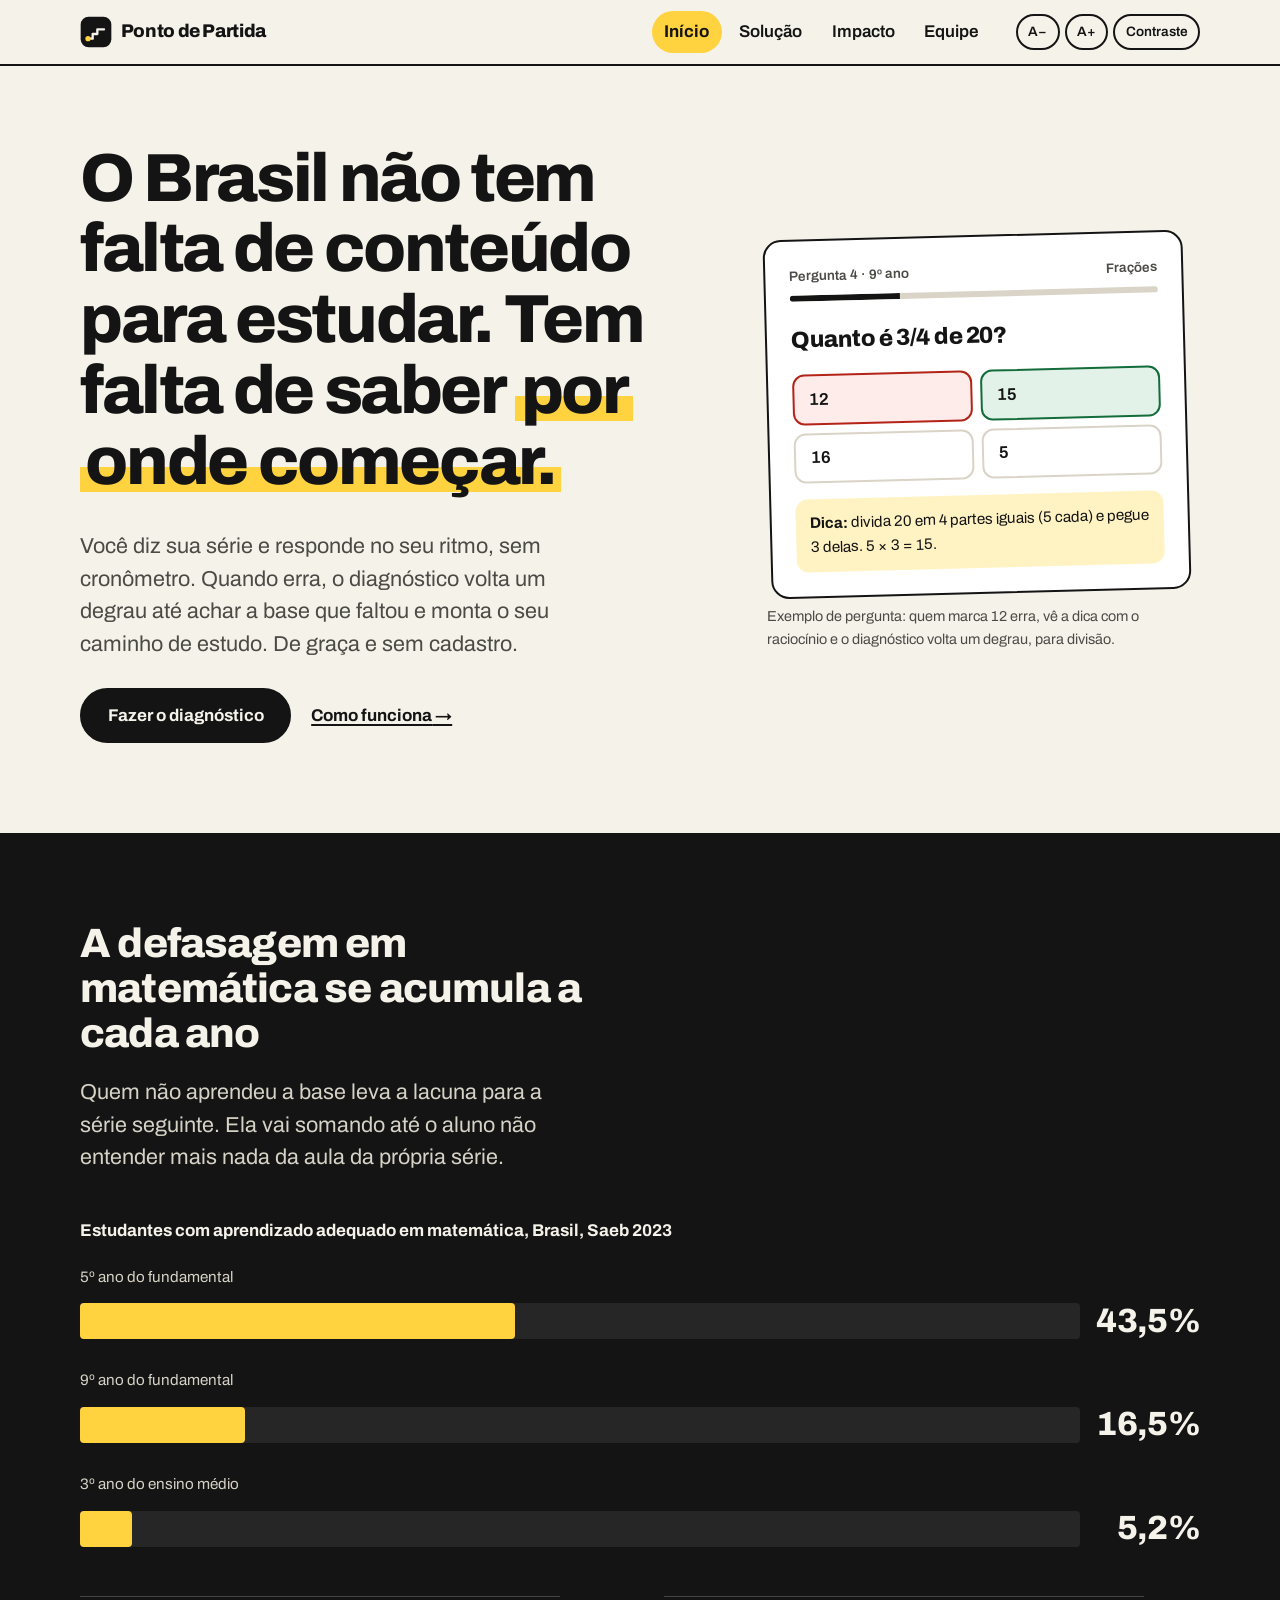
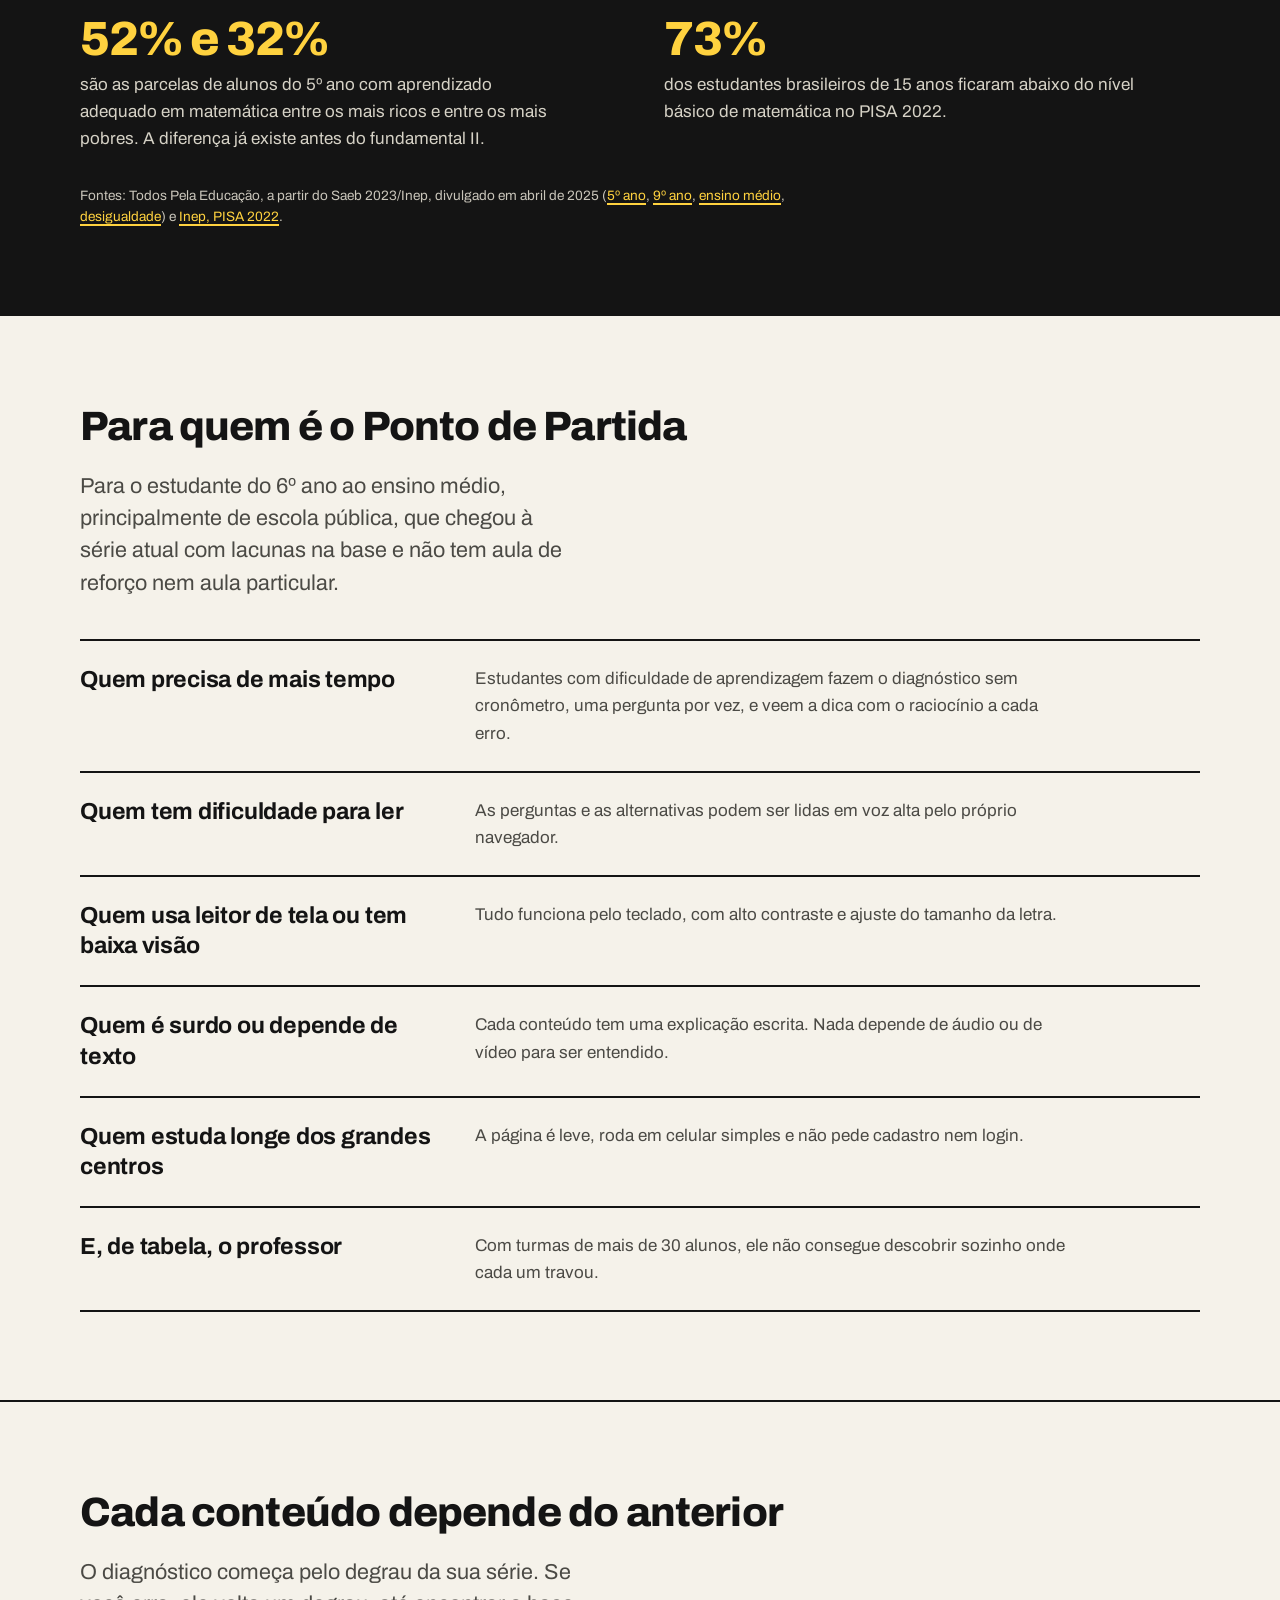
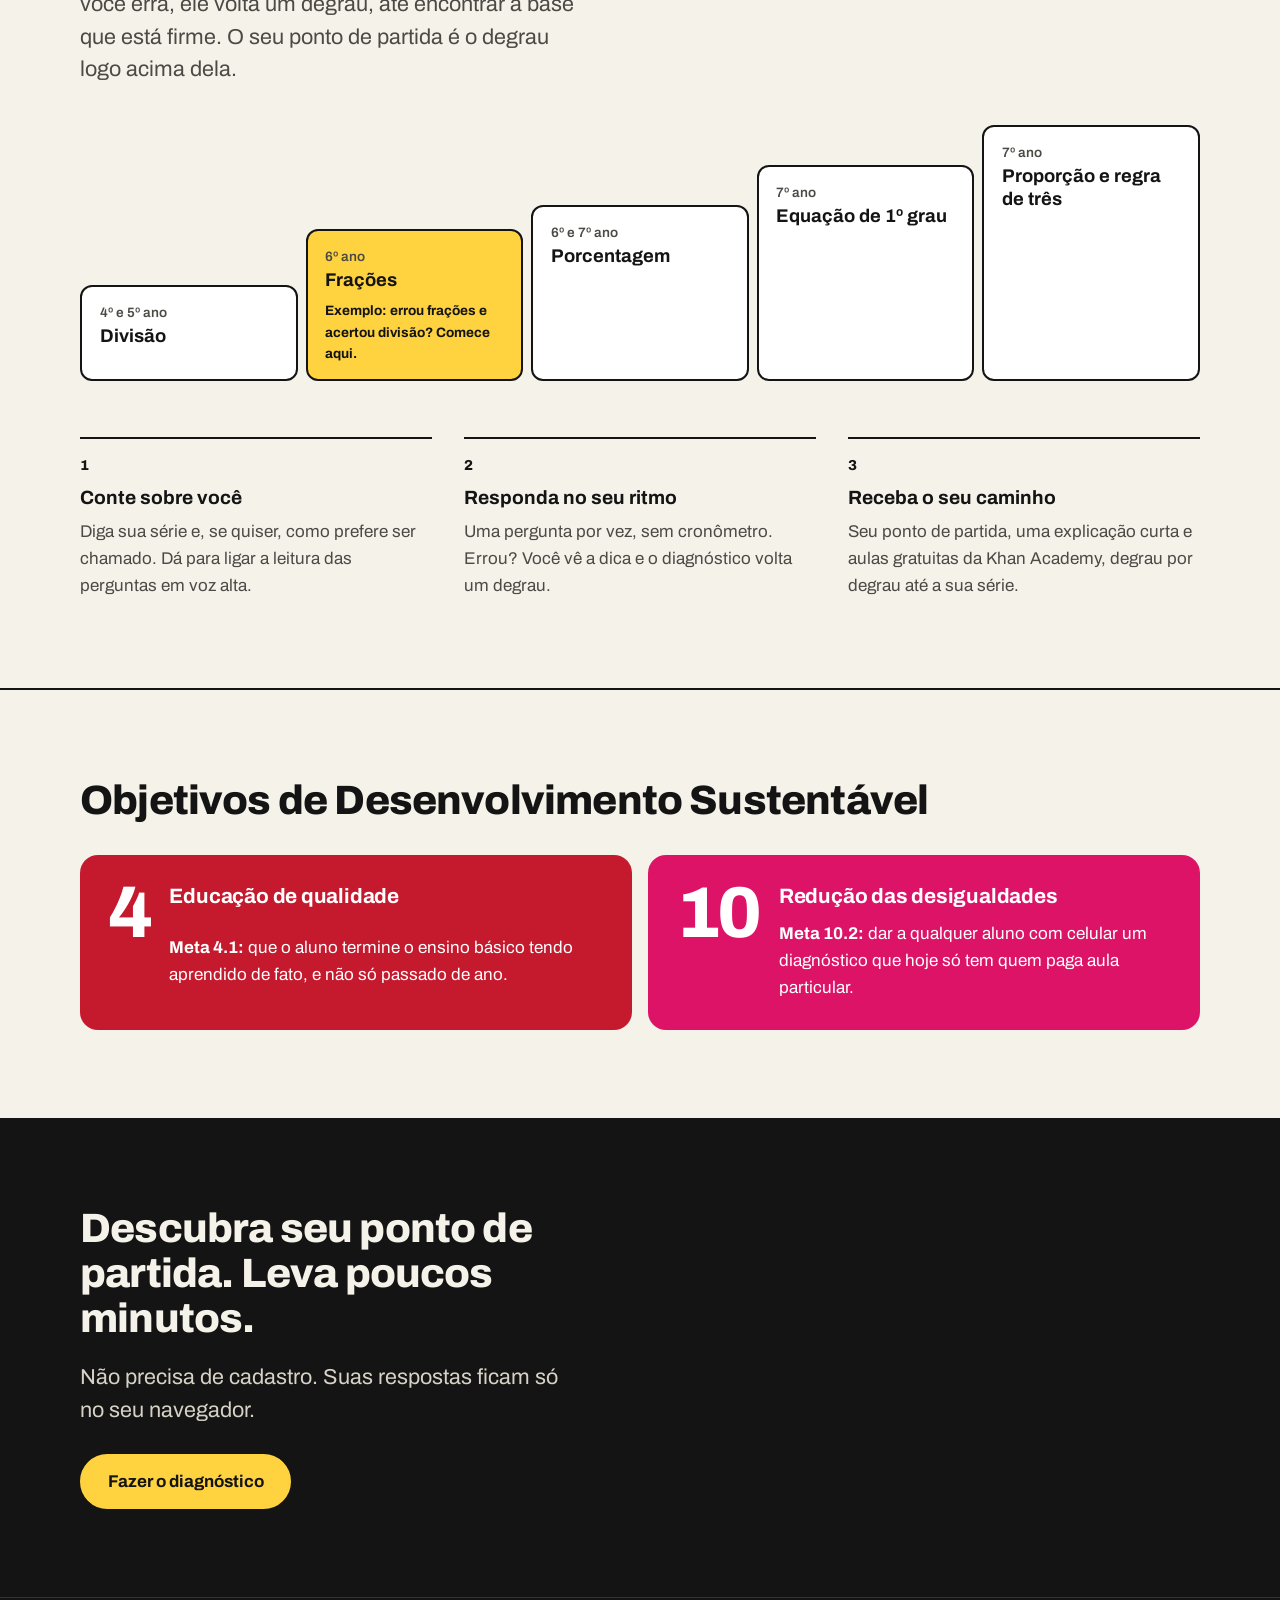
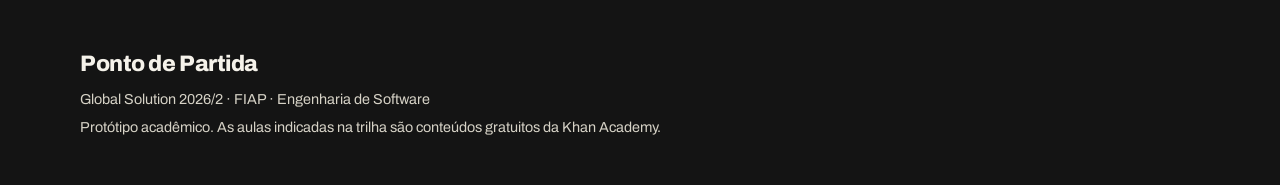
==== index.html @ 36b402d0 "Ponto de Partida: site da Global Solution 2026/2 Diagnóstico adaptativo de matemática (HTML, CSS e J" ====
<!DOCTYPE html>
<html lang="pt-BR">
<head>
  <meta charset="UTF-8">
  <meta name="viewport" content="width=device-width, initial-scale=1.0">
  <meta name="description" content="Ponto de Partida: diagnóstico gratuito que mostra por onde começar a estudar matemática.">
  <title>Ponto de Partida | Início</title>
  <link rel="icon" href="img/logo.svg" type="image/svg+xml">
  <link rel="preconnect" href="https://fonts.googleapis.com">
  <link rel="preconnect" href="https://fonts.gstatic.com" crossorigin>
  <link rel="stylesheet" href="https://fonts.googleapis.com/css2?family=Archivo:wght@400;500;600;700;800&display=swap">
  <link rel="stylesheet" href="css/style.css">
</head>
<body>
  <a class="pular" href="#conteudo">Pular para o conteúdo</a>

  <header class="topo">
    <div class="container topo__inner">
      <a class="logo" href="index.html">
        <img src="img/logo.svg" alt="" width="32" height="32">
        <span>Ponto de Partida</span>
      </a>
      <nav aria-label="Menu principal">
        <ul class="menu">
          <li><a href="index.html" aria-current="page">Início</a></li>
          <li><a href="solucao.html">Solução</a></li>
          <li><a href="impacto.html">Impacto</a></li>
          <li><a href="equipe.html">Equipe</a></li>
        </ul>
      </nav>
      <div class="acess" role="group" aria-label="Opções de acessibilidade">
        <button type="button" class="acess__btn" id="btn-fonte-menos" aria-label="Diminuir tamanho da fonte">A−</button>
        <button type="button" class="acess__btn" id="btn-fonte-mais" aria-label="Aumentar tamanho da fonte">A+</button>
        <button type="button" class="acess__btn" id="btn-contraste" aria-pressed="false" aria-label="Alto contraste">Contraste</button>
      </div>
    </div>
  </header>

  <main id="conteudo">
    <!-- HERO -->
    <section class="hero" aria-labelledby="titulo-hero">
      <div class="container hero__inner">
        <div>
          <h1 id="titulo-hero">O Brasil não tem falta de conteúdo para estudar. Tem falta de saber <mark>por onde começar.</mark></h1>
          <p class="lead">Você diz sua série e responde no seu ritmo, sem cronômetro. Quando erra, o diagnóstico volta um degrau até achar a base que faltou e monta o seu caminho de estudo. De graça e sem cadastro.</p>
          <div class="acoes">
            <a class="btn btn--primario" href="solucao.html">Fazer o diagnóstico</a>
            <a class="link-seta" href="#como-funciona">Como funciona</a>
          </div>
        </div>

        <!-- Uma questão de verdade do diagnóstico, no lugar de uma ilustração genérica -->
        <figure class="amostra">
          <div class="amostra__cartao" aria-hidden="true">
            <p class="amostra__topo"><span>Pergunta 4 · 9º ano</span><span>Frações</span></p>
            <div class="amostra__barra"><span></span></div>
            <p class="amostra__pergunta">Quanto é 3/4 de 20?</p>
            <ul class="amostra__opcoes">
              <li class="is-errada">12</li>
              <li class="is-certa">15</li>
              <li>16</li>
              <li>5</li>
            </ul>
            <p class="amostra__dica"><strong>Dica:</strong> divida 20 em 4 partes iguais (5 cada) e pegue 3 delas. 5 × 3 = 15.</p>
          </div>
          <figcaption>Exemplo de pergunta: quem marca 12 erra, vê a dica com o raciocínio e o diagnóstico volta um degrau, para divisão.</figcaption>
        </figure>
      </div>
    </section>

    <!-- O PROBLEMA EM DADOS -->
    <section class="faixa" aria-labelledby="titulo-dado">
      <div class="container">
        <h2 id="titulo-dado">A defasagem em matemática se acumula a cada ano</h2>
        <p class="lead">Quem não aprendeu a base leva a lacuna para a série seguinte. Ela vai somando até o aluno não entender mais nada da aula da própria série.</p>

        <figure class="queda">
          <figcaption class="queda__titulo">Estudantes com aprendizado adequado em matemática, Brasil, Saeb 2023</figcaption>
          <ul class="queda__barras">
            <li style="--valor: 43.5">
              <span class="queda__rotulo">5º ano do fundamental</span>
              <span class="queda__trilho"><span class="queda__barra"></span></span>
              <span class="queda__valor">43,5%</span>
            </li>
            <li style="--valor: 16.5">
              <span class="queda__rotulo">9º ano do fundamental</span>
              <span class="queda__trilho"><span class="queda__barra"></span></span>
              <span class="queda__valor">16,5%</span>
            </li>
            <li style="--valor: 5.2">
              <span class="queda__rotulo">3º ano do ensino médio</span>
              <span class="queda__trilho"><span class="queda__barra"></span></span>
              <span class="queda__valor">5,2%</span>
            </li>
          </ul>
        </figure>

        <div class="fatos">
          <p class="fato"><strong>52% e 32%</strong> são as parcelas de alunos do 5º ano com aprendizado adequado em matemática entre os mais ricos e entre os mais pobres. A diferença já existe antes do fundamental II.</p>
          <p class="fato"><strong>73%</strong> dos estudantes brasileiros de 15 anos ficaram abaixo do nível básico de matemática no PISA 2022.</p>
        </div>

        <!-- TODO: conferir os números no relatório original do Todos Pela Educação antes da entrega -->
        <p class="fonte">Fontes: Todos Pela Educação, a partir do Saeb 2023/Inep, divulgado em abril de 2025 (<a href="https://www.brasildefato.com.br/2025/04/28/aprendizagem-na-educacao-basica-ainda-nao-retomou-niveis-pre-pandemia/" target="_blank" rel="noopener">5º ano<span class="visualmente-oculto"> (abre em nova aba)</span></a>, <a href="https://www.jornalopcao.com.br/educacao/aprendizagem-na-educacao-basica-ainda-nao-retomou-niveis-pre-pandemia-701508/" target="_blank" rel="noopener">9º ano<span class="visualmente-oculto"> (abre em nova aba)</span></a>, <a href="https://mais.opovo.com.br/jornal/cidades/2025/04/29/54-dos-alunos-do-3-ano-do-ensino-medio-do-ceara-tem-aprendizado-abaixo-do-basico-em-matematica.html" target="_blank" rel="noopener">ensino médio<span class="visualmente-oculto"> (abre em nova aba)</span></a>, <a href="https://abcdoabc.com.br/estudo-revela-que-desigualdades-educacionais-aumentaram-no-brasil-apos-pandemia/" target="_blank" rel="noopener">desigualdade<span class="visualmente-oculto"> (abre em nova aba)</span></a>) e <a href="https://www.gov.br/inep/pt-br/areas-de-atuacao/avaliacao-e-exames-educacionais/pisa" target="_blank" rel="noopener">Inep, PISA 2022<span class="visualmente-oculto"> (abre em nova aba)</span></a>.</p>
      </div>
    </section>

    <!-- CIDADÃOS BENEFICIADOS -->
    <section class="secao" aria-labelledby="titulo-quem">
      <div class="container">
        <h2 id="titulo-quem">Para quem é o Ponto de Partida</h2>
        <p class="lead">Para o estudante do 6º ano ao ensino médio, principalmente de escola pública, que chegou à série atual com lacunas na base e não tem aula de reforço nem aula particular.</p>

        <div class="linhas">
          <article class="linha">
            <h3>Quem precisa de mais tempo</h3>
            <p>Estudantes com dificuldade de aprendizagem fazem o diagnóstico sem cronômetro, uma pergunta por vez, e veem a dica com o raciocínio a cada erro.</p>
          </article>
          <article class="linha">
            <h3>Quem tem dificuldade para ler</h3>
            <p>As perguntas e as alternativas podem ser lidas em voz alta pelo próprio navegador.</p>
          </article>
          <article class="linha">
            <h3>Quem usa leitor de tela ou tem baixa visão</h3>
            <p>Tudo funciona pelo teclado, com alto contraste e ajuste do tamanho da letra.</p>
          </article>
          <article class="linha">
            <h3>Quem é surdo ou depende de texto</h3>
            <p>Cada conteúdo tem uma explicação escrita. Nada depende de áudio ou de vídeo para ser entendido.</p>
          </article>
          <article class="linha">
            <h3>Quem estuda longe dos grandes centros</h3>
            <p>A página é leve, roda em celular simples e não pede cadastro nem login.</p>
          </article>
          <article class="linha">
            <h3>E, de tabela, o professor</h3>
            <p>Com turmas de mais de 30 alunos, ele não consegue descobrir sozinho onde cada um travou.</p>
          </article>
        </div>
      </div>
    </section>

    <!-- COMO FUNCIONA -->
    <section class="secao secao--borda" id="como-funciona" aria-labelledby="titulo-como">
      <div class="container">
        <h2 id="titulo-como">Cada conteúdo depende do anterior</h2>
        <p class="lead">O diagnóstico começa pelo degrau da sua série. Se você erra, ele volta um degrau, até encontrar a base que está firme. O seu ponto de partida é o degrau logo acima dela.</p>

        <ol class="escada" aria-label="Os cinco conteúdos do diagnóstico, do mais básico ao mais avançado">
          <li><span class="escada__serie">4º e 5º ano</span><strong>Divisão</strong></li>
          <li class="escada__partida"><span class="escada__serie">6º ano</span><strong>Frações</strong><span class="escada__tag">Exemplo: errou frações e acertou divisão? Comece aqui.</span></li>
          <li><span class="escada__serie">6º e 7º ano</span><strong>Porcentagem</strong></li>
          <li><span class="escada__serie">7º ano</span><strong>Equação de 1º grau</strong></li>
          <li><span class="escada__serie">7º ano</span><strong>Proporção e regra de três</strong></li>
        </ol>

        <ol class="passos">
          <li><strong>Conte sobre você</strong>Diga sua série e, se quiser, como prefere ser chamado. Dá para ligar a leitura das perguntas em voz alta.</li>
          <li><strong>Responda no seu ritmo</strong>Uma pergunta por vez, sem cronômetro. Errou? Você vê a dica e o diagnóstico volta um degrau.</li>
          <li><strong>Receba o seu caminho</strong>Seu ponto de partida, uma explicação curta e aulas gratuitas da Khan Academy, degrau por degrau até a sua série.</li>
        </ol>
      </div>
    </section>

    <!-- ODS -->
    <section class="secao secao--borda" aria-labelledby="titulo-ods">
      <div class="container">
        <h2 id="titulo-ods">Objetivos de Desenvolvimento Sustentável</h2>
        <div class="ods-grade">
          <article class="ods ods--4">
            <p class="ods__numero" aria-hidden="true">4</p>
            <h3>Educação de qualidade</h3>
            <p><strong>Meta 4.1:</strong> que o aluno termine o ensino básico tendo aprendido de fato, e não só passado de ano.</p>
          </article>
          <article class="ods ods--10">
            <p class="ods__numero" aria-hidden="true">10</p>
            <h3>Redução das desigualdades</h3>
            <p><strong>Meta 10.2:</strong> dar a qualquer aluno com celular um diagnóstico que hoje só tem quem paga aula particular.</p>
          </article>
        </div>
      </div>
    </section>

    <!-- CHAMADA -->
    <section class="faixa" aria-labelledby="titulo-chamada">
      <div class="container chamada">
        <h2 id="titulo-chamada">Descubra seu ponto de partida. Leva poucos minutos.</h2>
        <p class="lead">Não precisa de cadastro. Suas respostas ficam só no seu navegador.</p>
        <div class="acoes">
          <a class="btn btn--primario" href="solucao.html">Fazer o diagnóstico</a>
        </div>
      </div>
    </section>
  </main>

  <footer class="rodape">
    <div class="container">
      <p class="rodape__marca">Ponto de Partida</p>
      <p>Global Solution 2026/2 · FIAP · Engenharia de Software</p>
      <p>Protótipo acadêmico. As aulas indicadas na trilha são conteúdos gratuitos da Khan Academy.</p>
    </div>
  </footer>

  <script src="js/acessibilidade.js"></script>
</body>
</html>
---- css/style.css ----
/* =========================================================
   PONTO DE PARTIDA · style.css
   Identidade: caderno (papel + tinta) e marca-texto amarelo.
   Índice:
   1. Variáveis  2. Base  3. Layout  4. Cabeçalho e menu
   5. Componentes  6. Página Início  7. Página Solução
   8. Página Impacto  9. Página Equipe  10. Rodapé
   11. Alto contraste  12. Responsividade
   ========================================================= */

/* ===== 1. VARIÁVEIS ===== */
:root {
  --papel: #f5f2ea;
  --superficie: #ffffff;
  --tinta: #141414;
  --tinta-hover: #2e2e2e;
  --tinta-suave: #4b4a45;
  --linha: #d9d4c7;
  --linha-forte: #8a857a;
  --marca: #ffd23f;
  --marca-claro: #fff3c4;
  --marca-forte: #e0a800;
  --sucesso: #136c3a;
  --sucesso-fundo: #e3f2e8;
  --erro: #b42318;
  --erro-fundo: #fdecea;
  --foco: #2346d6;

  --fonte: "Archivo", "Segoe UI", Roboto, Arial, sans-serif;
  --raio: 12px;
  --raio-g: 18px;
}

/* Tamanhos de fonte controlados pelos botões A− / A+ */
html.fonte-p  { font-size: 87.5%; }
html.fonte-m  { font-size: 100%; }
html.fonte-g  { font-size: 112.5%; }
html.fonte-gg { font-size: 125%; }

/* ===== 2. BASE ===== */
*,
*::before,
*::after {
  box-sizing: border-box;
}

body {
  margin: 0;
  font-family: var(--fonte);
  font-size: 1.0625rem;
  line-height: 1.6;
  color: var(--tinta);
  background: var(--papel);
}

img {
  max-width: 100%;
  height: auto;
}

h1, h2, h3 {
  margin: 0 0 0.5em;
  font-weight: 800;
  letter-spacing: -0.02em;
}

h1 {
  font-size: clamp(2.25rem, 1.3rem + 3.8vw, 4.25rem);
  line-height: 1.04;
  letter-spacing: -0.035em;
}

h2 {
  font-size: clamp(1.65rem, 1.2rem + 1.7vw, 2.6rem);
  line-height: 1.1;
}

h3 {
  font-size: 1.2rem;
  line-height: 1.3;
  font-weight: 700;
  letter-spacing: -0.01em;
}

p { margin: 0 0 1em; }

a {
  color: var(--tinta);
  text-decoration-thickness: 2px;
  text-underline-offset: 0.2em;
}

a:hover { text-decoration-color: var(--marca-forte); }

/* Grifo de marca-texto */
mark {
  color: inherit;
  background: linear-gradient(transparent 58%, var(--marca) 58%, var(--marca) 92%, transparent 92%);
  padding: 0 0.08em;
  -webkit-box-decoration-break: clone;
  box-decoration-break: clone;
}

/* O atributo hidden sempre vence o CSS */
[hidden] { display: none !important; }

/* Foco bem visível para quem navega pelo teclado */
:focus-visible {
  outline: 3px solid var(--foco);
  outline-offset: 3px;
}

/* Títulos que recebem foco pelo JavaScript (tabindex="-1") não precisam de contorno */
[tabindex="-1"]:focus { outline: none; }

/* Texto lido só por leitores de tela */
.visualmente-oculto {
  position: absolute;
  width: 1px;
  height: 1px;
  overflow: hidden;
  clip: rect(0 0 0 0);
  white-space: nowrap;
}

/* Link "Pular para o conteúdo" aparece ao receber foco */
.pular {
  position: absolute;
  left: 1rem;
  top: -100px;
  padding: 0.6rem 1rem;
  background: var(--tinta);
  color: var(--papel);
  border-radius: 999px;
  font-weight: 700;
  z-index: 10;
}

.pular:focus { top: 1rem; }

/* ===== 3. LAYOUT ===== */
.container {
  width: 100%;
  max-width: 1160px;
  margin: 0 auto;
  padding: 0 1.25rem;
}

.container--estreito { max-width: 760px; }

.secao { padding: clamp(3rem, 7vw, 5.5rem) 0; }

.secao--borda { border-top: 2px solid var(--tinta); }

/* Faixa escura: usada para o dado principal e as chamadas */
.faixa {
  --foco: var(--marca);
  background: var(--tinta);
  color: var(--papel);
  padding: clamp(3rem, 7vw, 5.5rem) 0;
}

.faixa a { color: var(--marca); }

.grade {
  display: grid;
  grid-template-columns: 1fr;
  gap: 1.5rem;
  padding: 0;
  margin: 0;
  list-style: none;
}

.grade--compacta { gap: 0 1rem; }

/* ===== 4. CABEÇALHO E MENU ===== */
.topo {
  background: var(--papel);
  border-bottom: 2px solid var(--tinta);
  position: sticky;
  top: 0;
  z-index: 5;
}

.topo__inner {
  display: flex;
  flex-wrap: wrap;
  align-items: center;
  gap: 0.75rem 1.5rem;
  padding-top: 0.7rem;
  padding-bottom: 0.7rem;
}

.logo {
  display: flex;
  align-items: center;
  gap: 0.55rem;
  margin-right: auto;
  font-weight: 800;
  font-size: 1.15rem;
  letter-spacing: -0.02em;
  color: var(--tinta);
  text-decoration: none;
}

.menu {
  display: flex;
  flex-wrap: wrap;
  gap: 0.25rem;
  margin: 0;
  padding: 0;
  list-style: none;
}

.menu a {
  display: block;
  padding: 0.45rem 0.8rem;
  border-radius: 999px;
  color: var(--tinta);
  font-weight: 600;
  text-decoration: none;
}

.menu a:hover { background: var(--marca-claro); }

.menu a[aria-current="page"] {
  background: var(--marca);
  font-weight: 700;
}

.acess {
  display: flex;
  gap: 0.3rem;
}

.acess__btn {
  font: inherit;
  font-size: 0.85rem;
  font-weight: 600;
  padding: 0.35rem 0.65rem;
  border: 2px solid var(--tinta);
  border-radius: 999px;
  background: transparent;
  color: var(--tinta);
  cursor: pointer;
}

.acess__btn:hover { background: var(--marca-claro); }

.acess__btn[aria-disabled="true"] {
  opacity: 0.4;
  cursor: not-allowed;
}

.acess__btn[aria-pressed="true"] {
  background: var(--tinta);
  color: var(--papel);
}

/* ===== 5. COMPONENTES ===== */
.btn {
  display: inline-flex;
  align-items: center;
  justify-content: center;
  min-height: 3rem;
  font: inherit;
  font-weight: 700;
  padding: 0.75rem 1.6rem;
  border: 2px solid var(--tinta);
  border-radius: 999px;
  background: transparent;
  color: var(--tinta);
  text-decoration: none;
  cursor: pointer;
  transition: background-color 0.15s, color 0.15s, border-color 0.15s;
}

.btn:hover {
  background: var(--tinta);
  color: var(--papel);
}

.btn--primario {
  background: var(--tinta);
  color: var(--papel);
}

.btn--primario:hover {
  background: var(--tinta-hover);
  border-color: var(--tinta-hover);
}

/* Na faixa escura o botão principal vira marca-texto */
.faixa .btn--primario {
  background: var(--marca);
  border-color: var(--marca);
  color: var(--tinta);
}

.faixa .btn--primario:hover {
  background: var(--papel);
  border-color: var(--papel);
}

.acoes {
  display: flex;
  flex-wrap: wrap;
  align-items: center;
  gap: 0.75rem 1.25rem;
  margin-top: 1.75rem;
}

.link-seta {
  font-weight: 700;
  color: var(--tinta);
}

.link-seta::after { content: " →"; }

.painel {
  background: var(--superficie);
  border: 2px solid var(--tinta);
  border-radius: var(--raio-g);
  padding: clamp(1.25rem, 4vw, 2.25rem);
}

.lead {
  font-size: clamp(1.15rem, 1rem + 0.5vw, 1.35rem);
  line-height: 1.5;
  color: var(--tinta-suave);
  max-width: 42ch;
}

.faixa .lead { color: #d6d2c6; }

.nota {
  font-size: 0.9rem;
  color: var(--tinta-suave);
}

.aviso {
  background: var(--marca-claro);
  border-left: 4px solid var(--marca-forte);
  padding: 0.8rem 1rem;
  border-radius: 6px;
}

.lista {
  list-style: none;
  padding: 0;
  margin: 0;
}

.lista li {
  padding: 0.85rem 0;
  border-bottom: 1px solid var(--linha);
}

.lista li:first-child { border-top: 1px solid var(--linha); }

/* Linhas: título à esquerda, texto à direita (substitui grade de cartões) */
.linhas { margin-top: 2.5rem; }

.linha {
  display: grid;
  gap: 0.25rem 2rem;
  padding: 1.5rem 0;
  border-top: 2px solid var(--tinta);
}

.linha:last-child { border-bottom: 2px solid var(--tinta); }

.linha h2,
.linha h3 {
  font-size: 1.45rem;
  margin: 0;
}

.linha p {
  margin: 0;
  max-width: 60ch;
  color: var(--tinta-suave);
}

/* ODS com as cores oficiais da ONU */
.ods-grade {
  display: grid;
  gap: 1rem;
  margin-top: 2rem;
}

.ods {
  display: grid;
  grid-template-columns: auto 1fr;
  gap: 0.25rem 1.25rem;
  align-items: start;
  padding: 1.75rem;
  border-radius: var(--raio-g);
  color: #ffffff;
}

.ods--4 { background: #c5192d; }
.ods--10 { background: #dd1367; }

.ods__numero {
  grid-row: span 2;
  margin: 0;
  font-size: 4.5rem;
  font-weight: 800;
  line-height: 0.85;
  letter-spacing: -0.05em;
}

.ods h2,
.ods h3 {
  font-size: 1.3rem;
  margin: 0 0 0.4rem;
}

.ods p { margin: 0; }

/* Chamada final */
.chamada h2 { max-width: 18ch; }

/* ===== 6. PÁGINA INÍCIO ===== */
.hero { padding: clamp(2.5rem, 6vw, 5rem) 0 clamp(3rem, 7vw, 6rem); }

.hero__inner {
  display: grid;
  grid-template-columns: 1fr;
  gap: 3rem;
  align-items: center;
}

.hero h1 { max-width: 16ch; }

/* Amostra de questão real no lugar de ilustração genérica */
.amostra { margin: 0; }

.amostra__cartao {
  background: var(--superficie);
  border: 2px solid var(--tinta);
  border-radius: var(--raio-g);
  padding: 1.5rem;
  max-width: 420px;
  margin: 0 auto;
}

.amostra__topo {
  display: flex;
  justify-content: space-between;
  gap: 1rem;
  font-size: 0.85rem;
  font-weight: 600;
  color: var(--tinta-suave);
  margin-bottom: 0.5rem;
}

.amostra__barra {
  height: 0.4rem;
  border-radius: 999px;
  background: var(--linha);
  margin-bottom: 1.25rem;
  overflow: hidden;
}

.amostra__barra span {
  display: block;
  width: 30%;
  height: 100%;
  background: var(--tinta);
}

.amostra__pergunta {
  font-size: 1.45rem;
  font-weight: 800;
  letter-spacing: -0.02em;
  margin-bottom: 1rem;
}

.amostra__opcoes {
  list-style: none;
  padding: 0;
  margin: 0 0 1rem;
  display: grid;
  grid-template-columns: 1fr 1fr;
  gap: 0.5rem;
}

.amostra__opcoes li {
  padding: 0.6rem 0.9rem;
  border: 2px solid var(--linha);
  border-radius: var(--raio);
  font-weight: 600;
}

.amostra__opcoes .is-errada {
  border-color: var(--erro);
  background: var(--erro-fundo);
}

.amostra__opcoes .is-certa {
  border-color: var(--sucesso);
  background: var(--sucesso-fundo);
}

.amostra__dica {
  margin: 0;
  padding: 0.75rem 0.9rem;
  border-radius: var(--raio);
  background: var(--marca-claro);
  font-size: 0.95rem;
}

.amostra figcaption {
  max-width: 420px;
  margin: 0.75rem auto 0;
  font-size: 0.9rem;
  color: var(--tinta-suave);
}

/* Gráfico da queda do aprendizado (barras na escala real de 0 a 100%) */
.faixa h2 { max-width: 20ch; }

.queda { margin: 2.75rem 0 2.5rem; }

.queda__titulo {
  font-weight: 700;
  margin-bottom: 1.25rem;
}

.queda__barras {
  list-style: none;
  padding: 0;
  margin: 0;
  display: grid;
  gap: 1.25rem;
}

.queda__barras li {
  display: grid;
  grid-template-columns: 1fr 6.5rem;
  gap: 0.35rem 1rem;
  align-items: center;
}

.queda__rotulo {
  grid-column: 1 / -1;
  font-size: 0.95rem;
  color: #d6d2c6;
}

.queda__trilho {
  height: 2.25rem;
  background: rgba(255, 255, 255, 0.08);
  border-radius: 4px;
  overflow: hidden;
}

.queda__barra {
  display: block;
  height: 100%;
  width: calc(var(--valor) * 1%);
  min-width: 4px;
  background: var(--marca);
  border-radius: 0 4px 4px 0;
}

.queda__valor {
  font-size: clamp(1.4rem, 1.1rem + 1.3vw, 2.1rem);
  font-weight: 800;
  letter-spacing: -0.02em;
  text-align: right;
}

.fatos {
  display: grid;
  gap: 1.5rem 3rem;
  margin-bottom: 2rem;
}

.fato {
  margin: 0;
  padding-top: 1rem;
  border-top: 1px solid #444;
  color: #d6d2c6;
  max-width: 48ch;
}

.fato strong {
  display: block;
  font-size: clamp(2rem, 1.5rem + 2vw, 3rem);
  font-weight: 800;
  letter-spacing: -0.03em;
  line-height: 1.1;
  color: var(--marca);
  margin-bottom: 0.35rem;
}

.fonte {
  font-size: 0.85rem;
  margin: 0;
  color: #c9c5ba;
  max-width: 90ch;
}

/* Escada de conteúdos */
.escada {
  list-style: none;
  padding: 0;
  margin: 2.5rem 0 3.5rem;
  display: grid;
  gap: 0.5rem;
}

.escada li {
  display: flex;
  flex-direction: column;
  gap: 0.1rem;
  padding: 0.9rem 1.1rem;
  background: var(--superficie);
  border: 2px solid var(--tinta);
  border-radius: var(--raio);
}

.escada li:nth-child(2) { margin-left: 0.75rem; }
.escada li:nth-child(3) { margin-left: 1.5rem; }
.escada li:nth-child(4) { margin-left: 2.25rem; }
.escada li:nth-child(5) { margin-left: 3rem; }

.escada strong { font-size: 1.15rem; line-height: 1.25; }

.escada__serie {
  font-size: 0.85rem;
  font-weight: 600;
  color: var(--tinta-suave);
}

.escada .escada__partida { background: var(--marca); }

.escada__tag {
  margin-top: 0.4rem;
  font-size: 0.85rem;
  font-weight: 700;
}

/* Passos sem círculos: só número, linha e texto */
.passos {
  list-style: none;
  padding: 0;
  margin: 0;
  display: grid;
  gap: 1.75rem;
  counter-reset: passo;
}

.passos li {
  counter-increment: passo;
  border-top: 2px solid var(--tinta);
  padding-top: 0.9rem;
  color: var(--tinta-suave);
}

.passos li::before {
  content: counter(passo);
  display: block;
  font-size: 0.9rem;
  font-weight: 800;
  color: var(--tinta);
  margin-bottom: 0.4rem;
}

.passos strong {
  display: block;
  font-size: 1.2rem;
  color: var(--tinta);
  margin-bottom: 0.25rem;
}

/* ===== 7. PÁGINA SOLUÇÃO (DIAGNÓSTICO) ===== */
.habilidades {
  list-style: none;
  counter-reset: hab;
  padding: 0;
  margin: 0 0 1.75rem;
}

.habilidades li {
  counter-increment: hab;
  display: flex;
  flex-wrap: wrap;
  align-items: baseline;
  gap: 0.25rem 0.75rem;
  padding: 0.65rem 0;
  border-bottom: 1px solid var(--linha);
}

.habilidades li::before {
  content: counter(hab);
  font-weight: 800;
  min-width: 1.25rem;
}

.habilidades span { color: var(--tinta-suave); font-size: 0.9rem; }

.progresso { margin-bottom: 1.5rem; }

.progresso p {
  margin-bottom: 0.4rem;
  font-size: 0.9rem;
  font-weight: 700;
}

progress {
  -webkit-appearance: none;
  appearance: none;
  width: 100%;
  height: 0.5rem;
  border: none;
  border-radius: 999px;
  background: var(--linha);
  overflow: hidden;
}

progress::-webkit-progress-bar { background: var(--linha); border-radius: 999px; }
progress::-webkit-progress-value { background: var(--tinta); border-radius: 999px; }
progress::-moz-progress-bar { background: var(--tinta); border-radius: 999px; }

fieldset {
  border: none;
  margin: 0;
  padding: 0;
  min-width: 0;
}

legend {
  font-size: clamp(1.35rem, 1.1rem + 1vw, 1.75rem);
  font-weight: 800;
  letter-spacing: -0.02em;
  line-height: 1.25;
  margin-bottom: 0.6rem;
  padding: 0;
}

.etiqueta {
  display: inline-block;
  font-size: 0.85rem;
  font-weight: 600;
  background: var(--papel);
  border: 1px solid var(--linha);
  padding: 0.15rem 0.75rem;
  border-radius: 999px;
  margin-bottom: 1.25rem;
}

.opcoes {
  display: grid;
  gap: 0.6rem;
}

.opcao {
  display: flex;
  align-items: center;
  gap: 0.75rem;
  min-height: 3.25rem;
  padding: 0.75rem 1rem;
  border: 2px solid var(--linha-forte);
  border-radius: var(--raio);
  font-weight: 600;
  cursor: pointer;
}

.opcao:hover { border-color: var(--tinta); }

.opcao:has(input:checked) {
  border-color: var(--tinta);
  background: var(--marca-claro);
}

.opcao input {
  width: 1.2rem;
  height: 1.2rem;
  margin: 0;
  accent-color: var(--tinta);
}

.opcao--certa,
.opcao--certa:has(input:checked) {
  border-color: var(--sucesso);
  background: var(--sucesso-fundo);
}

.opcao--errada,
.opcao--errada:has(input:checked) {
  border-color: var(--erro);
  background: var(--erro-fundo);
}

.feedback {
  margin: 1rem 0 0;
  min-height: 1.5rem;
}

.feedback--certo,
.feedback--erro {
  padding: 0.85rem 1rem;
  border-radius: var(--raio);
  font-weight: 500;
}

.feedback--certo {
  background: var(--sucesso-fundo);
  color: var(--sucesso);
}

.feedback--erro {
  background: var(--erro-fundo);
  color: var(--erro);
}

.resumo {
  list-style: none;
  padding: 0;
  margin: 0 0 2rem;
}

.resumo li {
  display: flex;
  flex-wrap: wrap;
  justify-content: space-between;
  gap: 0.25rem 1rem;
  padding: 0.7rem 0.9rem;
  border-bottom: 1px solid var(--linha);
}

.resumo__status--neutro { color: var(--tinta-suave); font-weight: 500; }

.resumo__status { font-weight: 700; }
.resumo__status--ok { color: var(--sucesso); }
.resumo__status--reforco { color: var(--erro); }

.resumo li.resumo__item--partida {
  background: var(--marca);
  border-radius: 8px;
  border-bottom-color: transparent;
  font-weight: 700;
}

.resumo li.resumo__item--partida .resumo__status { color: var(--tinta); }

.trilha {
  border-top: 2px solid var(--tinta);
  padding-top: 1.5rem;
}

.explicacao {
  background: var(--papel);
  padding: 1rem 1.1rem;
  border-radius: var(--raio);
}

.links-trilha {
  list-style: none;
  padding: 0;
  margin: 0;
}

.links-trilha li {
  padding: 0.7rem 0;
  border-bottom: 1px solid var(--linha);
  font-weight: 600;
}

.links-trilha a::after,
.caminho a::after { content: " ↗"; }

/* "O que cai no diagnóstico" recolhido na tela inicial */
.detalhes {
  margin: 0.5rem 0 1.75rem;
  border-top: 1px solid var(--linha);
  border-bottom: 1px solid var(--linha);
}

.detalhes summary {
  padding: 0.8rem 0;
  font-weight: 700;
  cursor: pointer;
}

.detalhes .habilidades { margin-bottom: 0.75rem; }

/* Mapa da escada durante as perguntas */
.mapa {
  list-style: none;
  padding: 0;
  margin: 0;
  display: grid;
  grid-template-columns: repeat(5, 1fr);
  gap: 4px;
}

.mapa__item {
  padding: 0.35rem 0 0;
  border-top: 6px solid var(--linha);
  font-size: 0.85rem;
  font-weight: 600;
  text-align: center;
  color: var(--tinta-suave);
}

.mapa__item--firme { border-top-color: var(--sucesso); }
.mapa__item--reforcar { border-top-color: var(--erro); }

.mapa__item--atual {
  border-top-color: var(--tinta);
  color: var(--tinta);
  font-weight: 800;
}

/* Caminho personalizado até a série do aluno */
.caminho {
  list-style: none;
  counter-reset: etapa;
  padding: 0;
  margin: 0;
}

.caminho li {
  counter-increment: etapa;
  display: grid;
  grid-template-columns: 2rem 1fr;
  gap: 0.1rem 0.75rem;
  padding: 0.8rem 0;
  border-bottom: 1px solid var(--linha);
}

.caminho li::before {
  content: counter(etapa);
  grid-row: span 2;
  display: flex;
  align-items: center;
  justify-content: center;
  width: 2rem;
  height: 2rem;
  border: 2px solid var(--tinta);
  border-radius: 8px;
  font-weight: 800;
}

.caminho span { font-size: 0.95rem; color: var(--tinta-suave); }

.caminho .caminho__item--agora::before {
  background: var(--marca);
  border-color: var(--tinta);
}

.caminho .caminho__item--agora span {
  font-weight: 700;
  color: var(--tinta);
}

#bloco-caminho { margin-top: 2rem; }

/* ===== 8. PÁGINA IMPACTO ===== */
.tabela-rolagem {
  overflow-x: auto;
  margin-top: 1.5rem;
}

.tabela {
  width: 100%;
  min-width: 560px;
  border-collapse: collapse;
}

.tabela caption {
  text-align: left;
  color: var(--tinta-suave);
  margin-bottom: 0.75rem;
}

.tabela th,
.tabela td {
  text-align: left;
  vertical-align: top;
  padding: 0.9rem 1rem 0.9rem 0;
  border-bottom: 1px solid var(--linha);
}

.tabela th {
  font-size: 0.9rem;
  border-bottom: 2px solid var(--tinta);
}

.tabela td:first-child { font-weight: 700; }

.prazo {
  display: inline-block;
  font-size: 0.85rem;
  font-weight: 700;
  padding: 0.1rem 0.65rem;
  border-radius: 999px;
  border: 1px solid var(--tinta);
  white-space: nowrap;
}

.colunas {
  display: grid;
  gap: 3rem 4rem;
}

.colunas h2 { font-size: 1.6rem; }

/* ===== 9. PÁGINA EQUIPE (FORMULÁRIO) ===== */
.equipe { margin-top: 2.5rem; }

.membro {
  display: flex;
  align-items: center;
  gap: 1rem;
  padding: 1.25rem 0;
  border-top: 2px solid var(--tinta);
}

.membro img {
  border-radius: 50%;
  flex-shrink: 0;
}

.membro h2 { font-size: 1.15rem; margin-bottom: 0.1rem; letter-spacing: -0.01em; }
.membro p { margin: 0; font-size: 0.95rem; }
.membro__funcao { color: var(--tinta-suave); }

.formulario { margin-top: 2rem; }

.campo { margin-bottom: 1.1rem; }

.campo label {
  display: block;
  font-weight: 700;
  margin-bottom: 0.35rem;
}

.campo input,
.campo select,
.campo textarea {
  width: 100%;
  font: inherit;
  padding: 0.75rem 0.9rem;
  border: 2px solid var(--linha-forte);
  border-radius: var(--raio);
  background: var(--superficie);
  color: var(--tinta);
}

.campo input:hover,
.campo select:hover,
.campo textarea:hover { border-color: var(--tinta); }

.campo [aria-invalid="true"] {
  border-color: var(--erro);
  background: var(--erro-fundo);
}

.campo--check {
  display: flex;
  flex-wrap: wrap;
  align-items: flex-start;
  gap: 0.6rem;
}

.campo--check input {
  width: 1.25rem;
  height: 1.25rem;
  margin-top: 0.2rem;
  accent-color: var(--tinta);
}

.campo--check label {
  flex: 1;
  font-weight: 500;
}

.campo--check .erro-campo { width: 100%; }

.erro-campo {
  color: var(--erro);
  font-size: 0.9rem;
  font-weight: 600;
  margin: 0.3rem 0 0;
  min-height: 1.2rem;
}

.formulario .nota { margin: 0.9rem 0 0; }

.mensagem-form {
  margin-top: 1.25rem;
  padding: 1rem;
  border-radius: var(--raio);
  font-weight: 600;
}

.mensagem-form--sucesso {
  background: var(--sucesso-fundo);
  color: var(--sucesso);
}

.mensagem-form--erro {
  background: var(--erro-fundo);
  color: var(--erro);
}

/* ===== 10. RODAPÉ ===== */
.rodape {
  --foco: var(--marca);
  background: var(--tinta);
  color: #d6d2c6;
  padding: 3rem 0 2.5rem;
  font-size: 0.9rem;
  border-top: 1px solid #333;
}

.rodape p { margin: 0 0 0.35rem; }

.rodape__marca {
  font-size: 1.4rem;
  font-weight: 800;
  letter-spacing: -0.02em;
  color: var(--papel);
}

.rodape a { color: var(--papel); }

/* ===== 11. ALTO CONTRASTE ===== */
html.alto-contraste {
  --papel: #000000;
  --superficie: #000000;
  --tinta: #ffffff;
  --tinta-hover: #ffd400;
  --tinta-suave: #ffffff;
  --linha: #ffffff;
  --linha-forte: #ffffff;
  --marca: #ffd400;
  --marca-claro: #333300;
  --marca-forte: #ffd400;
  --sucesso: #7dffa8;
  --sucesso-fundo: #002a12;
  --erro: #ff9b9b;
  --erro-fundo: #2a0000;
  --foco: #00e5ff;
}

html.alto-contraste mark {
  background: #ffd400;
  color: #000000;
}

html.alto-contraste .faixa,
html.alto-contraste .rodape {
  background: #000000;
  color: #ffffff;
  border-top: 2px solid #ffffff;
  border-bottom: 2px solid #ffffff;
}

html.alto-contraste .faixa .lead,
html.alto-contraste .fonte,
html.alto-contraste .fato,
html.alto-contraste .queda__rotulo { color: #ffffff; }

html.alto-contraste .queda__trilho { border: 1px solid #ffffff; }

html.alto-contraste .faixa .btn--primario {
  background: #ffd400;
  border-color: #ffd400;
  color: #000000;
}

html.alto-contraste .menu a[aria-current="page"],
html.alto-contraste .escada .escada__partida,
html.alto-contraste .resumo li.resumo__item--partida {
  background: #ffd400;
  color: #000000;
}

html.alto-contraste .resumo li.resumo__item--partida .resumo__status { color: #000000; }

html.alto-contraste .caminho .caminho__item--agora::before { color: #000000; }

html.alto-contraste .ods {
  background: #000000;
  border: 2px solid #ffffff;
}

/* ===== 12. RESPONSIVIDADE ===== */
@media (min-width: 700px) {
  .grade--2 { grid-template-columns: repeat(2, 1fr); }
  .grade--4 { grid-template-columns: repeat(2, 1fr); }
  .grade--4.equipe { gap: 0 2rem; }

  .ods-grade { grid-template-columns: repeat(2, 1fr); }
  .linha { grid-template-columns: 1fr 2fr; }
  .passos { grid-template-columns: repeat(3, 1fr); gap: 2rem; }
  .colunas { grid-template-columns: repeat(2, 1fr); }
}

@media (min-width: 900px) {
  .hero__inner { grid-template-columns: 1.4fr 1fr; }
  .amostra__cartao { transform: rotate(-1.5deg); }

  .fatos { grid-template-columns: repeat(2, 1fr); }

  /* Escada horizontal: cada degrau mais alto que o anterior */
  .escada {
    grid-template-columns: repeat(5, 1fr);
    align-items: end;
  }

  .escada li { margin-left: 0 !important; }
  .escada li:nth-child(1) { min-height: 6rem; }
  .escada li:nth-child(2) { min-height: 8.5rem; }
  .escada li:nth-child(3) { min-height: 11rem; }
  .escada li:nth-child(4) { min-height: 13.5rem; }
  .escada li:nth-child(5) { min-height: 16rem; }
}

@media (min-width: 1000px) {
  .grade--4 { grid-template-columns: repeat(4, 1fr); }
  .membro { flex-direction: column; align-items: flex-start; }
}

/* Celulares: cabeçalho em duas linhas e botões maiores ao toque */
@media (max-width: 699px) {
  .topo { position: static; }
  .topo nav { order: 3; width: 100%; }
  .menu { justify-content: space-between; }
  .menu a { padding: 0.5rem 0.65rem; }
  .acoes .btn { width: 100%; }
  .amostra__opcoes { grid-template-columns: 1fr; }
}

@media (prefers-reduced-motion: reduce) {
  * { transition: none !important; }
}
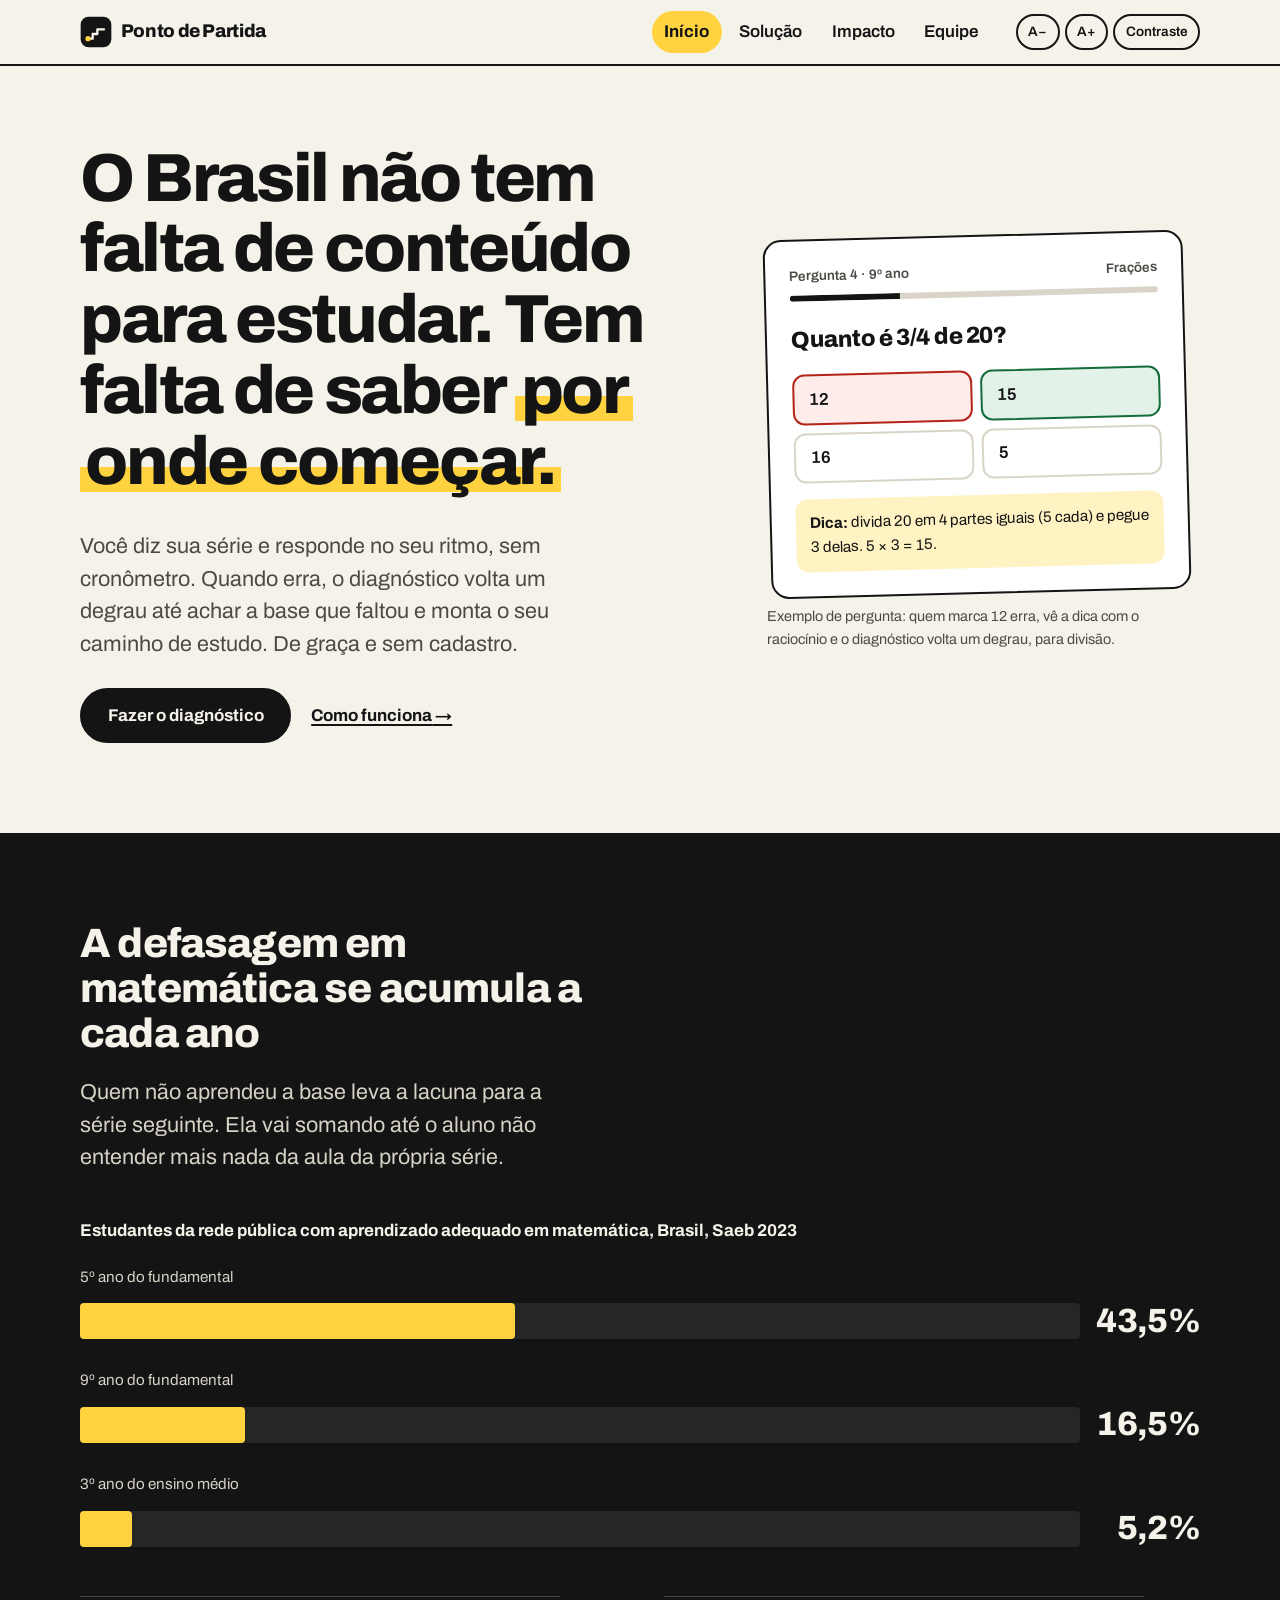
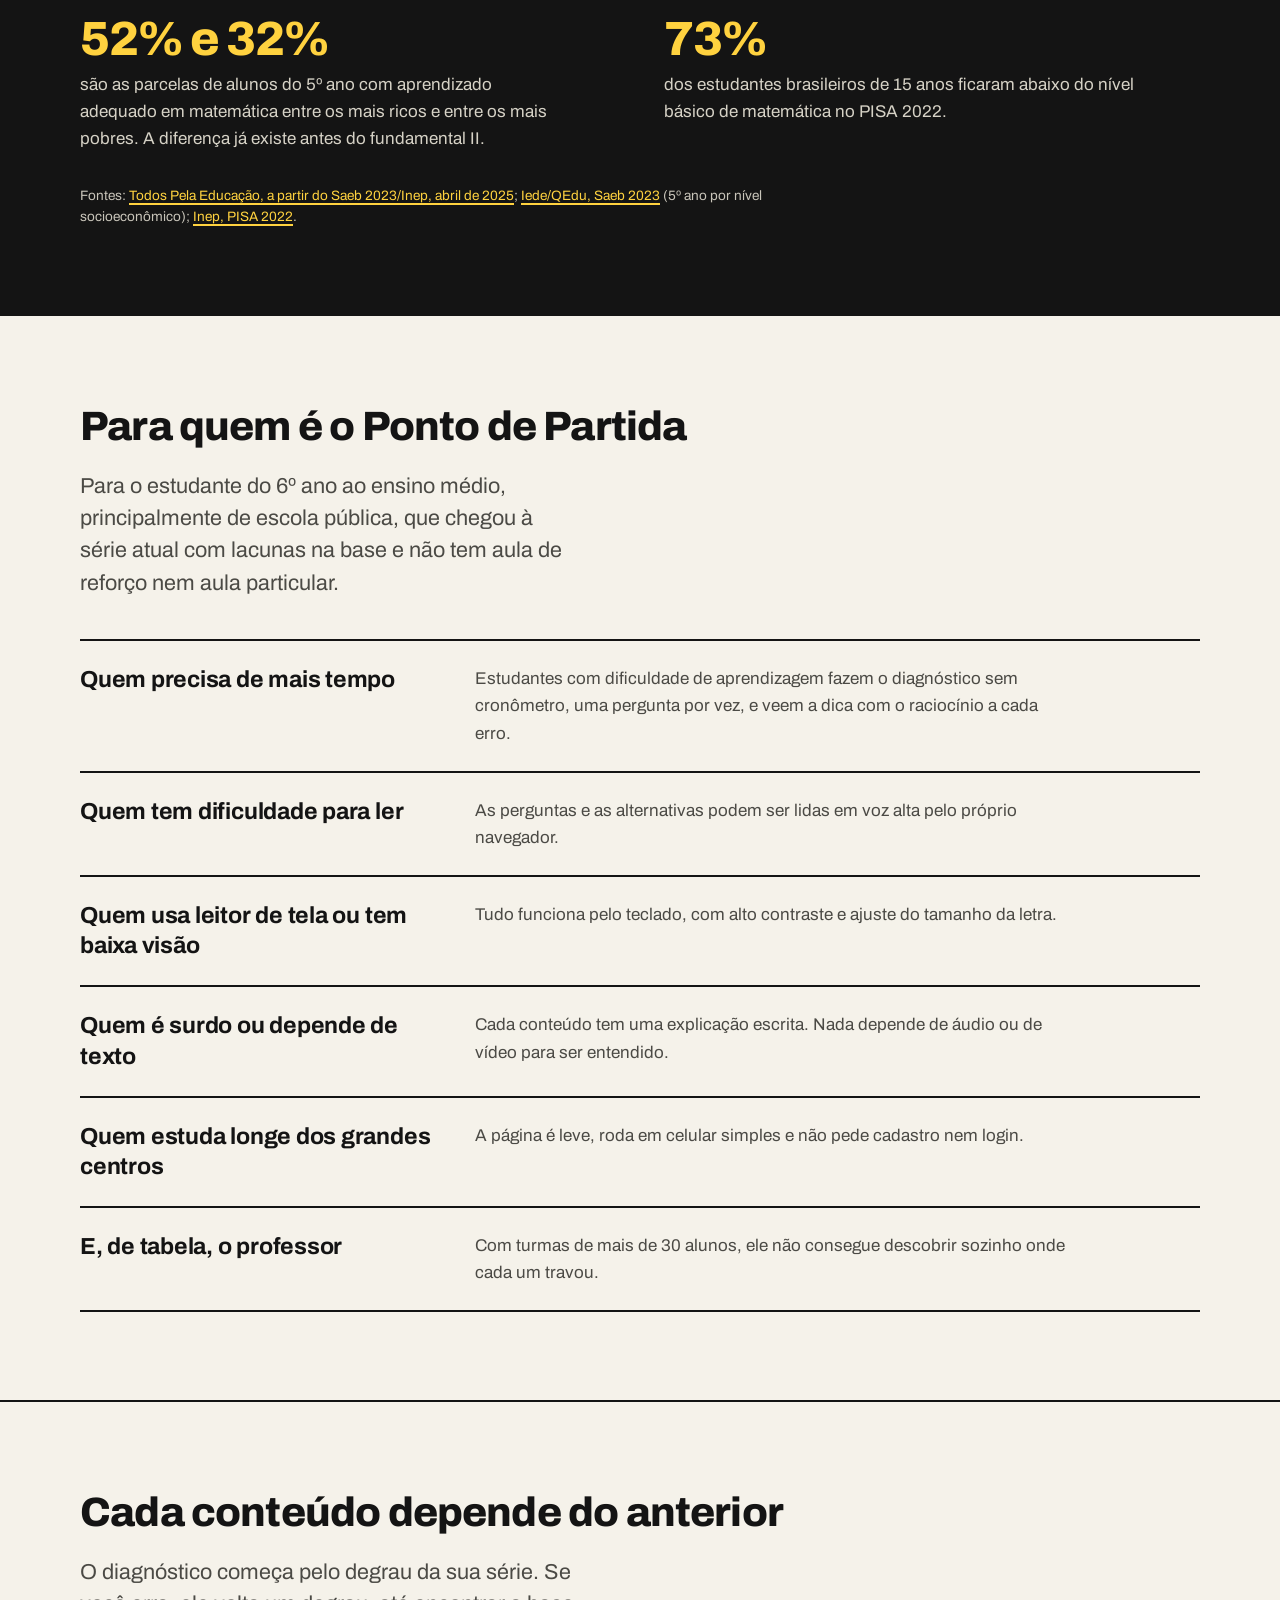
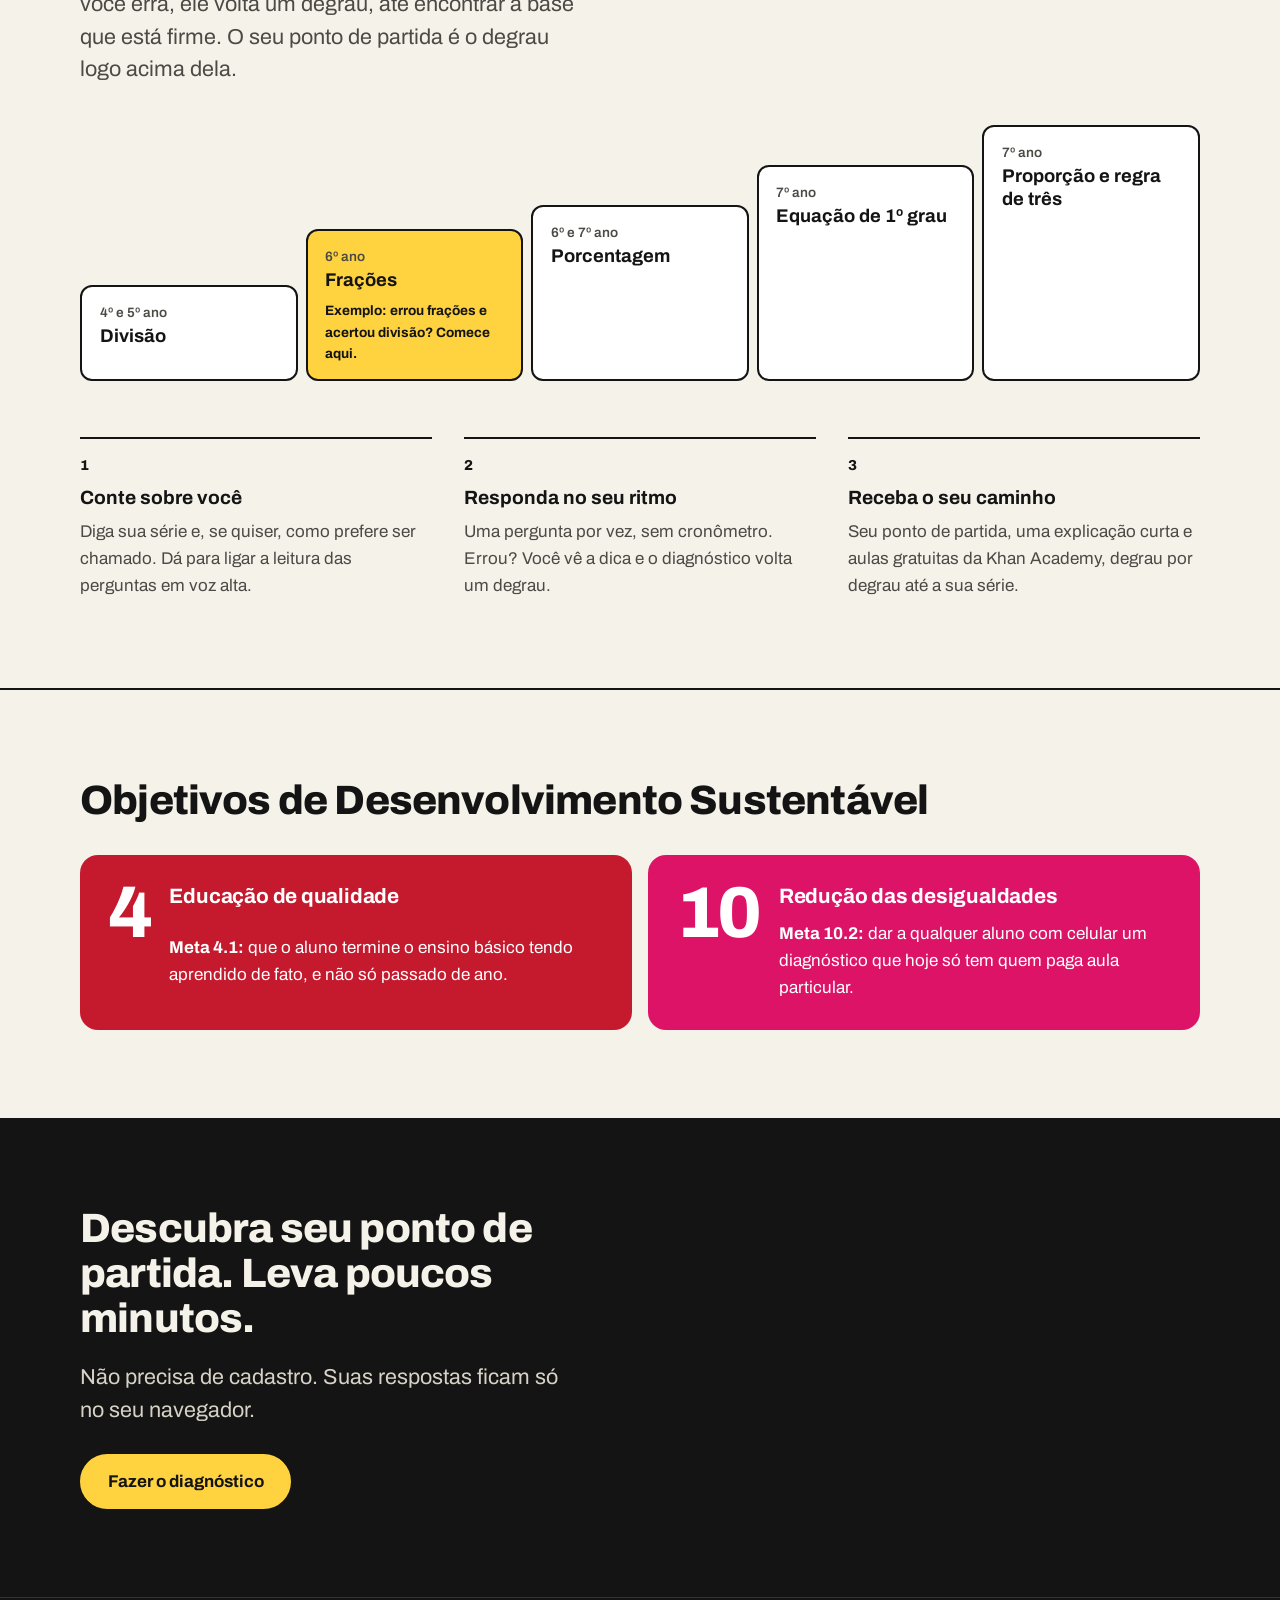
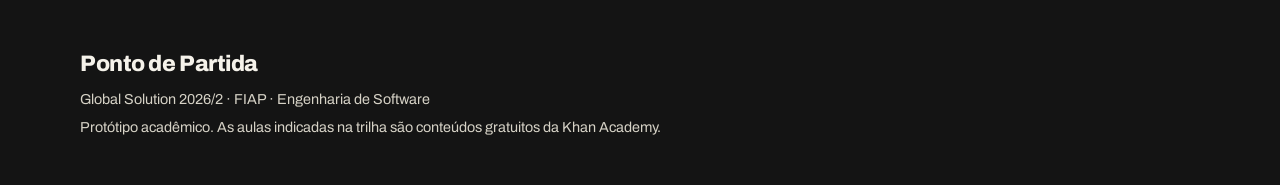
==== commit 35ab99c2: "Integra o site às regras da Global Solution e corrige as fontes - Remove o CSS inline do gráfico da " ====
--- a/index.html
+++ b/index.html
@@ -75,19 +75,19 @@
         <p class="lead">Quem não aprendeu a base leva a lacuna para a série seguinte. Ela vai somando até o aluno não entender mais nada da aula da própria série.</p>
 
         <figure class="queda">
-          <figcaption class="queda__titulo">Estudantes com aprendizado adequado em matemática, Brasil, Saeb 2023</figcaption>
+          <figcaption class="queda__titulo">Estudantes da rede pública com aprendizado adequado em matemática, Brasil, Saeb 2023</figcaption>
           <ul class="queda__barras">
-            <li style="--valor: 43.5">
+            <li class="queda__item--5ano">
               <span class="queda__rotulo">5º ano do fundamental</span>
               <span class="queda__trilho"><span class="queda__barra"></span></span>
               <span class="queda__valor">43,5%</span>
             </li>
-            <li style="--valor: 16.5">
+            <li class="queda__item--9ano">
               <span class="queda__rotulo">9º ano do fundamental</span>
               <span class="queda__trilho"><span class="queda__barra"></span></span>
               <span class="queda__valor">16,5%</span>
             </li>
-            <li style="--valor: 5.2">
+            <li class="queda__item--em">
               <span class="queda__rotulo">3º ano do ensino médio</span>
               <span class="queda__trilho"><span class="queda__barra"></span></span>
               <span class="queda__valor">5,2%</span>
@@ -100,8 +100,7 @@
           <p class="fato"><strong>73%</strong> dos estudantes brasileiros de 15 anos ficaram abaixo do nível básico de matemática no PISA 2022.</p>
         </div>
 
-        <!-- TODO: conferir os números no relatório original do Todos Pela Educação antes da entrega -->
-        <p class="fonte">Fontes: Todos Pela Educação, a partir do Saeb 2023/Inep, divulgado em abril de 2025 (<a href="https://www.brasildefato.com.br/2025/04/28/aprendizagem-na-educacao-basica-ainda-nao-retomou-niveis-pre-pandemia/" target="_blank" rel="noopener">5º ano<span class="visualmente-oculto"> (abre em nova aba)</span></a>, <a href="https://www.jornalopcao.com.br/educacao/aprendizagem-na-educacao-basica-ainda-nao-retomou-niveis-pre-pandemia-701508/" target="_blank" rel="noopener">9º ano<span class="visualmente-oculto"> (abre em nova aba)</span></a>, <a href="https://mais.opovo.com.br/jornal/cidades/2025/04/29/54-dos-alunos-do-3-ano-do-ensino-medio-do-ceara-tem-aprendizado-abaixo-do-basico-em-matematica.html" target="_blank" rel="noopener">ensino médio<span class="visualmente-oculto"> (abre em nova aba)</span></a>, <a href="https://abcdoabc.com.br/estudo-revela-que-desigualdades-educacionais-aumentaram-no-brasil-apos-pandemia/" target="_blank" rel="noopener">desigualdade<span class="visualmente-oculto"> (abre em nova aba)</span></a>) e <a href="https://www.gov.br/inep/pt-br/areas-de-atuacao/avaliacao-e-exames-educacionais/pisa" target="_blank" rel="noopener">Inep, PISA 2022<span class="visualmente-oculto"> (abre em nova aba)</span></a>.</p>
+        <p class="fonte">Fontes: <a href="https://todospelaeducacao.org.br/wordpress/wp-content/uploads/2025/04/estudo-aprendizagem-na-educacao-basica-no-brasil-pos-pandemia-todos-pela-educacaodocx.pdf" target="_blank" rel="noopener">Todos Pela Educação, a partir do Saeb 2023/Inep, abril de 2025<span class="visualmente-oculto"> (abre em nova aba)</span></a>; <a href="https://portaliede.org.br/avaliacao/qedu-e-atualizado-com-os-dados-de-aprendizado-adequado-no-saeb-2023-confira" target="_blank" rel="noopener">Iede/QEdu, Saeb 2023<span class="visualmente-oculto"> (abre em nova aba)</span></a> (5º ano por nível socioeconômico); <a href="https://www.gov.br/inep/pt-br/areas-de-atuacao/avaliacao-e-exames-educacionais/pisa" target="_blank" rel="noopener">Inep, PISA 2022<span class="visualmente-oculto"> (abre em nova aba)</span></a>.</p>
       </div>
     </section>
 
--- a/css/style.css
+++ b/css/style.css
@@ -557,6 +557,11 @@
   overflow: hidden;
 }
 
+/* Valor de cada barra do gráfico (porcentagem), sem CSS inline no HTML */
+.queda__item--5ano { --valor: 43.5; }
+.queda__item--9ano { --valor: 16.5; }
+.queda__item--em { --valor: 5.2; }
+
 .queda__barra {
   display: block;
   height: 100%;
